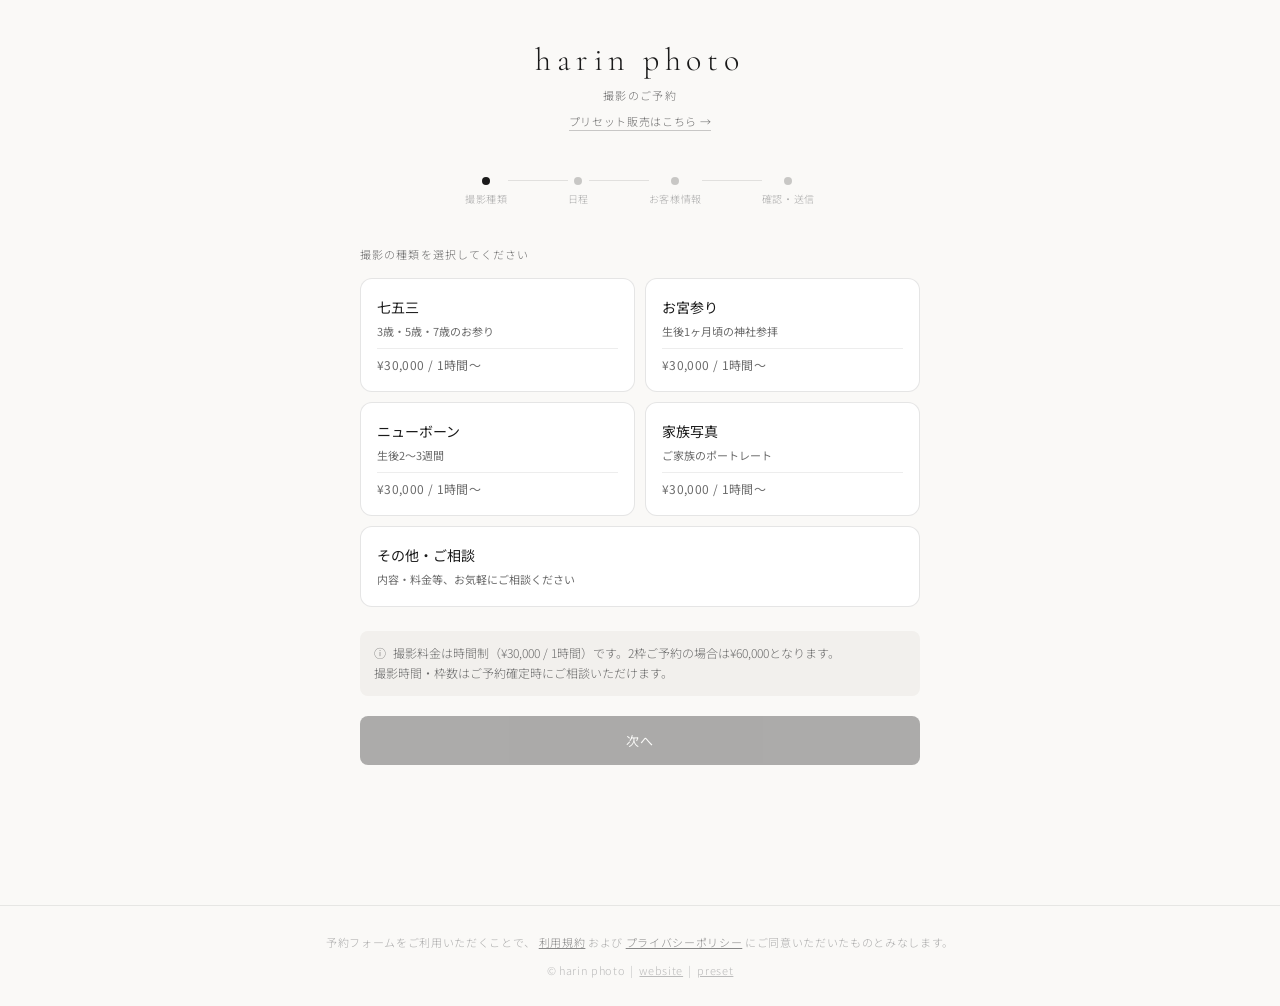
==== index.html @ 4944c1ce "Add files via upload" ====
<!DOCTYPE html>
<html lang="ja">
<head>
  <meta charset="UTF-8">
  <meta name="google-site-verification" content="ehNpU1oweEMvu5zaARGxgBm39yHwY4oW1iLoWwrkKH8" />
  <meta name="viewport" content="width=device-width, initial-scale=1.0">
  <title>撮影予約 | harin photo</title>
  <link rel="preconnect" href="https://fonts.googleapis.com">
  <link href="https://fonts.googleapis.com/css2?family=Cormorant+Garamond:ital,wght@0,300;0,400;1,300&family=Noto+Sans+JP:wght@300;400&display=swap" rel="stylesheet">
  <style>
    *, *::before, *::after { box-sizing: border-box; margin: 0; padding: 0; }

    :root {
      --fg: #1a1a1a;
      --fg2: #6b6b6b;
      --fg3: #aaa;
      --bg: #faf9f7;
      --bg2: #f2f0ed;
      --border: rgba(0,0,0,0.10);
      --border2: rgba(0,0,0,0.20);
      --green: #639922;
      --red: #D85A30;
      --radius: 8px;
      --radius-lg: 12px;
    }

    body {
      font-family: 'Noto Sans JP', sans-serif;
      font-weight: 300;
      background: var(--bg);
      color: var(--fg);
      min-height: 100vh;
    }

    .container {
      max-width: 600px;
      margin: 0 auto;
      padding: 40px 20px 80px;
    }

    /* Header */
    .site-header {
      text-align: center;
      margin-bottom: 48px;
    }

    .site-logo {
      font-family: 'Cormorant Garamond', serif;
      font-size: 32px;
      font-weight: 300;
      letter-spacing: 0.18em;
      color: var(--fg);
      text-decoration: none;
      display: block;
      margin-bottom: 8px;
    }

    .site-sub {
      font-size: 11px;
      color: var(--fg2);
      letter-spacing: 0.12em;
    }

    /* Step indicator */
    .steps {
      display: flex;
      align-items: flex-start;
      justify-content: center;
      gap: 0;
      margin-bottom: 40px;
    }

    .step-item {
      display: flex;
      flex-direction: column;
      align-items: center;
      gap: 6px;
    }

    .step-dot {
      width: 8px;
      height: 8px;
      border-radius: 50%;
      background: var(--border2);
      transition: background 0.3s;
    }

    .step-dot.active { background: var(--fg); }
    .step-dot.done { background: var(--fg2); }

    .step-line {
      width: 60px;
      height: 1px;
      background: var(--border);
      margin-top: 3px;
    }

    .step-label {
      font-size: 10px;
      color: var(--fg3);
      letter-spacing: 0.06em;
      white-space: nowrap;
    }

    /* Panels */
    .panel { display: none; }
    .panel.active { display: block; animation: fadeIn 0.25s ease; }

    @keyframes fadeIn {
      from { opacity: 0; transform: translateY(6px); }
      to { opacity: 1; transform: translateY(0); }
    }

    /* Section title */
    .section-title {
      font-size: 11px;
      color: var(--fg2);
      letter-spacing: 0.10em;
      margin-bottom: 16px;
    }

    /* Type selection */
    .type-grid {
      display: grid;
      grid-template-columns: 1fr 1fr;
      gap: 10px;
      margin-bottom: 24px;
    }

    .type-btn {
      padding: 18px 16px;
      border: 1px solid var(--border);
      border-radius: var(--radius-lg);
      background: white;
      cursor: pointer;
      text-align: left;
      transition: all 0.15s;
      font-family: 'Noto Sans JP', sans-serif;
    }

    .type-btn:hover { border-color: var(--border2); background: var(--bg2); }

    .type-btn.selected {
      border-color: var(--fg);
      background: var(--fg);
    }

    .type-btn.selected .type-title { color: white; }
    .type-btn.selected .type-sub { color: rgba(255,255,255,0.6); }

    .type-title {
      font-size: 14px;
      font-weight: 400;
      color: var(--fg);
      display: block;
      margin-bottom: 4px;
    }

    .type-sub { font-size: 11px; color: var(--fg2); margin-bottom: 6px; }
    .type-price { font-size: 12px; color: var(--fg2); display: block; margin-top: 8px; border-top: 1px solid rgba(0,0,0,0.07); padding-top: 7px; letter-spacing: 0.03em; }
    .type-btn.selected .type-price { color: rgba(255,255,255,0.55); border-top-color: rgba(255,255,255,0.2); }
    .type-btn-wide { grid-column: 1 / -1; }
    .price-note {
      font-size: 12px;
      color: var(--fg2);
      line-height: 1.7;
      background: var(--bg2);
      border-radius: var(--radius);
      padding: 12px 14px;
      margin-bottom: 20px;
    }
    .price-note span { margin-right: 4px; }

    /* Calendar */
    .gcal-status {
      display: flex;
      align-items: center;
      gap: 8px;
      font-size: 12px;
      color: var(--fg2);
      margin-bottom: 20px;
      padding: 10px 14px;
      background: white;
      border: 1px solid var(--border);
      border-radius: var(--radius);
    }

    .status-dot {
      width: 6px;
      height: 6px;
      border-radius: 50%;
      background: var(--fg3);
      flex-shrink: 0;
      transition: background 0.3s;
    }

    .status-dot.ok { background: var(--green); }
    .status-dot.error { background: var(--red); }

    .cal-header {
      display: flex;
      align-items: center;
      justify-content: space-between;
      margin-bottom: 20px;
    }

    .cal-nav {
      background: white;
      border: 1px solid var(--border);
      border-radius: var(--radius);
      width: 36px;
      height: 36px;
      cursor: pointer;
      display: flex;
      align-items: center;
      justify-content: center;
      font-size: 16px;
      color: var(--fg2);
      transition: all 0.15s;
    }

    .cal-nav:hover { border-color: var(--border2); }

    .cal-month {
      font-family: 'Cormorant Garamond', serif;
      font-size: 22px;
      font-weight: 300;
      letter-spacing: 0.08em;
    }

    .cal-grid {
      display: grid;
      grid-template-columns: repeat(7, 1fr);
      gap: 4px;
      margin-bottom: 20px;
    }

    .day-name {
      text-align: center;
      font-size: 11px;
      color: var(--fg3);
      padding: 6px 0;
    }

    .day-cell {
      aspect-ratio: 1;
      border-radius: 6px;
      display: flex;
      align-items: center;
      justify-content: center;
      font-size: 13px;
      position: relative;
      border: 1px solid transparent;
      transition: all 0.12s;
    }

    .day-cell.empty { cursor: default; }

    .day-cell.past,

    .day-cell.available {
      cursor: pointer;
      background: white;
      border-color: var(--border);
    }

    .day-cell.available:hover {
      border-color: var(--border2);
      background: var(--bg2);
    }

    .day-cell.partial {
      cursor: pointer;
      background: white;
      border-color: var(--border);
    }

    .day-cell.partial:hover {
      border-color: var(--border2);
    }

    .day-cell.busy-full {
      color: var(--fg3);
      text-decoration: line-through;
      cursor: not-allowed;
    }

    .day-cell.selected {
      background: var(--fg) !important;
      color: white !important;
      border-color: var(--fg) !important;
    }

    .day-cell.today { font-weight: 400; }

    .avail-dot {
      position: absolute;
      bottom: 3px;
      width: 3px;
      height: 3px;
      border-radius: 50%;
    }

    .avail-dot.green { background: var(--green); }
    .avail-dot.red { background: var(--red); }

    .legend {
      display: flex;
      gap: 16px;
      margin-bottom: 24px;
      font-size: 11px;
      color: var(--fg2);
    }

    .legend-item {
      display: flex;
      align-items: center;
      gap: 5px;
    }

    .legend-dot {
      width: 6px;
      height: 6px;
      border-radius: 50%;
    }

    /* Time slots */
    .time-section {
      display: none;
      margin-top: 24px;
    }

    .time-grid {
      display: grid;
      grid-template-columns: repeat(3, 1fr);
      gap: 8px;
      margin-bottom: 8px;
    }

    .time-btn {
      padding: 12px 8px;
      border: 1px solid var(--border);
      border-radius: var(--radius);
      background: white;
      font-size: 13px;
      font-family: 'Noto Sans JP', sans-serif;
      font-weight: 300;
      cursor: pointer;
      transition: all 0.12s;
      color: var(--fg);
    }

    .time-btn:hover:not(:disabled) {
      border-color: var(--border2);
      background: var(--bg2);
    }

    .time-btn.selected {
      background: var(--fg);
      color: white;
      border-color: var(--fg);
    }

    .time-btn:disabled {
      color: var(--fg3);
      text-decoration: line-through;
      cursor: not-allowed;
      background: var(--bg);
    }

    /* Form */
    .form-group { margin-bottom: 16px; }

    label {
      display: block;
      font-size: 11px;
      color: var(--fg2);
      letter-spacing: 0.06em;
      margin-bottom: 6px;
    }

    .required::after {
      content: ' *';
      color: var(--red);
    }

    input[type="text"],
    input[type="email"],
    input[type="tel"],
    select,
    textarea {
      width: 100%;
      padding: 11px 14px;
      border: 1px solid var(--border);
      border-radius: var(--radius);
      font-size: 14px;
      font-family: 'Noto Sans JP', sans-serif;
      font-weight: 300;
      background: white;
      color: var(--fg);
      transition: border-color 0.2s;
      -webkit-appearance: none;
    }

    input:focus, select:focus, textarea:focus {
      outline: none;
      border-color: var(--fg);
    }

    textarea { resize: vertical; min-height: 90px; }

    .form-row {
      display: grid;
      grid-template-columns: 1fr 1fr;
      gap: 12px;
    }

    /* Buttons */
    .btn-primary {
      width: 100%;
      padding: 15px;
      background: var(--fg);
      color: white;
      border: none;
      border-radius: var(--radius);
      font-size: 13px;
      font-family: 'Noto Sans JP', sans-serif;
      font-weight: 400;
      letter-spacing: 0.10em;
      cursor: pointer;
      transition: opacity 0.2s;
    }

    .btn-primary:hover:not(:disabled) { opacity: 0.8; }
    .btn-primary:disabled { opacity: 0.35; cursor: not-allowed; }

    .btn-secondary {
      background: white;
      border: 1px solid var(--border);
      border-radius: var(--radius);
      padding: 11px 22px;
      font-size: 13px;
      font-family: 'Noto Sans JP', sans-serif;
      font-weight: 300;
      cursor: pointer;
      color: var(--fg2);
      transition: all 0.12s;
    }

    .btn-secondary:hover { border-color: var(--border2); color: var(--fg); }

    .nav-row {
      display: flex;
      justify-content: space-between;
      align-items: center;
      margin-top: 28px;
    }

    /* Summary */
    .summary-card {
      background: white;
      border: 1px solid var(--border);
      border-radius: var(--radius-lg);
      padding: 20px;
      margin-bottom: 20px;
    }

    .summary-row {
      display: flex;
      justify-content: space-between;
      align-items: flex-start;
      gap: 12px;
      padding: 8px 0;
      border-bottom: 1px solid var(--border);
      font-size: 13px;
    }

    .summary-row:last-child { border-bottom: none; }
    .summary-label { color: var(--fg2); white-space: nowrap; }
    .summary-value { text-align: right; }

    .note-text {
      font-size: 12px;
      color: var(--fg2);
      line-height: 1.7;
      margin-bottom: 24px;
    }

    /* Google sign-in */
    .google-btn {
      display: flex;
      align-items: center;
      justify-content: center;
      gap: 10px;
      width: 100%;
      padding: 13px;
      background: white;
      border: 1px solid var(--border);
      border-radius: var(--radius);
      font-size: 14px;
      font-family: 'Noto Sans JP', sans-serif;
      cursor: pointer;
      color: var(--fg);
      transition: all 0.15s;
      margin-bottom: 16px;
    }

    .google-btn:hover { border-color: var(--border2); background: var(--bg2); }

    .google-icon {
      width: 18px;
      height: 18px;
    }

    /* Success */
    .success-wrap {
      text-align: center;
      padding: 40px 0;
    }

    .success-icon {
      width: 52px;
      height: 52px;
      border-radius: 50%;
      background: var(--bg2);
      display: flex;
      align-items: center;
      justify-content: center;
      margin: 0 auto 24px;
      font-size: 22px;
    }

    .success-title {
      font-family: 'Cormorant Garamond', serif;
      font-size: 26px;
      font-weight: 300;
      margin-bottom: 12px;
      letter-spacing: 0.05em;
    }

    .success-body {
      font-size: 13px;
      color: var(--fg2);
      line-height: 1.9;
      margin-bottom: 32px;
    }

    .contact-note {
      font-size: 11px;
      color: var(--fg3);
      letter-spacing: 0.04em;
    }

    /* Loading */
    .loading { text-align: center; padding: 32px; font-size: 13px; color: var(--fg2); }

    .spinner {
      display: inline-block;
      width: 20px;
      height: 20px;
      border: 1.5px solid var(--border2);
      border-top-color: var(--fg);
      border-radius: 50%;
      animation: spin 0.8s linear infinite;
      margin-bottom: 12px;
    }

    @keyframes spin { to { transform: rotate(360deg); } }

    /* Auth wall */
    .auth-wall {
      background: white;
      border: 1px solid var(--border);
      border-radius: var(--radius-lg);
      padding: 32px 24px;
      text-align: center;
      margin-bottom: 24px;
    }

    .auth-wall h3 {
      font-family: 'Cormorant Garamond', serif;
      font-weight: 300;
      font-size: 22px;
      margin-bottom: 10px;
    }

    .auth-wall p {
      font-size: 13px;
      color: var(--fg2);
      line-height: 1.7;
      margin-bottom: 24px;
    }

    .time-consult-btn {
      display: block;
      width: 100%;
      margin-top: 8px;
      padding: 11px;
      border: 1px dashed var(--border2);
      border-radius: var(--radius);
      background: none;
      font-size: 13px;
      font-family: 'Noto Sans JP', sans-serif;
      font-weight: 300;
      cursor: pointer;
      color: var(--fg2);
      transition: all 0.15s;
    }
    .time-consult-btn:hover { border-color: var(--fg); color: var(--fg); background: var(--bg2); }
    .time-consult-btn.consult-selected { border-style: solid; border-color: var(--fg); color: var(--fg); background: var(--bg2); font-weight: 400; }
    .time-consult-note { font-size: 11px; color: var(--fg3); margin-top: 6px; line-height: 1.6; }

    .success-steps {
      display: flex;
      align-items: center;
      justify-content: center;
      gap: 8px;
      margin: 24px 0;
      flex-wrap: wrap;
    }
    .success-step {
      display: flex;
      flex-direction: column;
      align-items: center;
      gap: 6px;
      text-align: center;
    }
    .step-num {
      width: 32px;
      height: 32px;
      border-radius: 50%;
      background: var(--fg);
      color: white;
      display: flex;
      align-items: center;
      justify-content: center;
      font-size: 13px;
    }
    .success-step-pending .step-num {
      background: var(--bg2);
      color: var(--fg2);
      border: 1px solid var(--border);
    }
    .step-text { font-size: 12px; color: var(--fg2); line-height: 1.5; }
    .step-text small { font-size: 10px; color: var(--fg3); display: block; }
    .success-arrow { font-size: 14px; color: var(--fg3); margin-top: -16px; }

    @media (max-width: 480px) {
      .type-grid { grid-template-columns: 1fr; }
      .form-row { grid-template-columns: 1fr; }
      .time-grid { grid-template-columns: repeat(2, 1fr); }
      .step-line { width: 30px; }
    }
  </style>
</head>
<body>
<div class="container">

  <header class="site-header">
    <a class="site-logo" href="https://harinphoto.studio.site/">harin photo</a>
    <p class="site-sub">撮影のご予約</p>
    <p style="margin-top:10px; font-size:11px; color:var(--fg3); letter-spacing:0.06em;">
      <a href="https://hsummer-o.github.io/preset/" target="_blank"
         style="color:var(--fg2); text-decoration:none; border-bottom:1px solid var(--border2); padding-bottom:1px;">
        プリセット販売はこちら →
      </a>
    </p>
  </header>

  <!-- Step indicator -->
  <div class="steps" id="steps">
    <div class="step-item">
      <div class="step-dot active" id="dot-1"></div>
      <div class="step-label">撮影種類</div>
    </div>
    <div class="step-line"></div>
    <div class="step-item">
      <div class="step-dot" id="dot-2"></div>
      <div class="step-label">日程</div>
    </div>
    <div class="step-line"></div>
    <div class="step-item">
      <div class="step-dot" id="dot-3"></div>
      <div class="step-label">お客様情報</div>
    </div>
    <div class="step-line"></div>
    <div class="step-item">
      <div class="step-dot" id="dot-4"></div>
      <div class="step-label">確認・送信</div>
    </div>
  </div>

  <!-- Step 1: Type -->
  <div class="panel active" id="panel-1">
    <p class="section-title">撮影の種類を選択してください</p>
    <div class="type-grid">
      <button class="type-btn" onclick="selectType('七五三', this)">
        <span class="type-title">七五三</span>
        <span class="type-sub">3歳・5歳・7歳のお参り</span>
        <span class="type-price">¥30,000 / 1時間〜</span>
      </button>
      <button class="type-btn" onclick="selectType('お宮参り', this)">
        <span class="type-title">お宮参り</span>
        <span class="type-sub">生後1ヶ月頃の神社参拝</span>
        <span class="type-price">¥30,000 / 1時間〜</span>
      </button>
      <button class="type-btn" onclick="selectType('ニューボーン', this)">
        <span class="type-title">ニューボーン</span>
        <span class="type-sub">生後2〜3週間</span>
        <span class="type-price">¥30,000 / 1時間〜</span>
      </button>
      <button class="type-btn" onclick="selectType('家族写真', this)">
        <span class="type-title">家族写真</span>
        <span class="type-sub">ご家族のポートレート</span>
        <span class="type-price">¥30,000 / 1時間〜</span>
      </button>
      <button class="type-btn type-btn-wide" onclick="selectType('その他・ご相談', this)">
        <span class="type-title">その他・ご相談</span>
        <span class="type-sub">内容・料金等、お気軽にご相談ください</span>
      </button>
    </div>
    <div class="price-note">
      <span>&#9432;</span>
      撮影料金は時間制（¥30,000 / 1時間）です。2枠ご予約の場合は¥60,000となります。<br>
      撮影時間・枠数はご予約確定時にご相談いただけます。
    </div>
    <button class="btn-primary" id="btn-1" onclick="goStep(2)" disabled>次へ</button>
  </div>

  <!-- Step 2: Calendar -->
  <div class="panel" id="panel-2">

    <div id="cal-area">
      <div class="gcal-status">
        <div class="status-dot" id="status-dot"></div>
        <span id="status-msg">Google カレンダーに接続中...</span>
      </div>

      <div class="legend">
        <div class="legend-item"><div class="legend-dot" style="background:var(--green)"></div><span>空きあり</span></div>
        <div class="legend-item"><div class="legend-dot" style="background:var(--red)"></div><span>予約済（一部）</span></div>
        <div class="legend-item"><div class="legend-dot" style="background:var(--fg3)"></div><span>対応不可</span></div>
      </div>

      <div class="cal-header">
        <button class="cal-nav" onclick="changeMonth(-1)">‹</button>
        <span class="cal-month" id="cal-month"></span>
        <button class="cal-nav" onclick="changeMonth(1)">›</button>
      </div>

      <div class="cal-grid" id="cal-day-names"></div>
      <div class="cal-grid" id="cal-grid"></div>

      <div class="time-section" id="time-section">
        <p class="section-title" id="time-label"></p>
        <div class="time-grid" id="time-grid"></div>
        <button class="time-consult-btn" id="time-consult-btn" onclick="selectConsultTime(this)">
          この日の別の時間をご相談
        </button>
        <p class="time-consult-note">ご希望の時間帯が上記にない場合はこちらを選択し、備考欄にご記入ください。</p>

        <!-- 2枠目 -->
        <div id="second-slot-area" style="display:none; margin-top:20px; padding-top:20px; border-top:1px solid var(--border);">
          <div style="display:flex; align-items:center; justify-content:space-between; margin-bottom:12px;">
            <p class="section-title" style="margin:0;">2枠目（任意）</p>
            <button onclick="removeSecondSlot()" style="background:none;border:none;font-size:11px;color:var(--fg3);cursor:pointer;letter-spacing:0.04em;">✕ 削除</button>
          </div>
          <div class="time-grid" id="time-grid-2"></div>
          <div id="second-slot-price" style="font-size:12px;color:var(--fg2);margin-top:10px;letter-spacing:0.04em;"></div>
        </div>

        <div id="add-second-slot-wrap" style="display:none; margin-top:16px;">
          <button class="time-consult-btn" onclick="showSecondSlot()" style="border-style:dashed;">
            + 2枠目を追加する（連続撮影・¥60,000）
          </button>
          <p class="time-consult-note">2時間連続撮影をご希望の方はこちらから追加できます。</p>
        </div>
      </div>
    </div>

    <div class="nav-row">
      <button class="btn-secondary" onclick="goStep(1)">戻る</button>
      <button class="btn-primary" id="btn-2" onclick="goStep(3)" disabled style="width:auto;padding:11px 28px;">次へ</button>
    </div>
  </div>

  <!-- Step 3: Form -->
  <div class="panel" id="panel-3">
    <p class="section-title">お客様情報</p>

    <div class="form-row">
      <div class="form-group">
        <label class="required">お名前</label>
        <input type="text" id="f-name" placeholder="山田 花子" oninput="checkForm()">
      </div>
      <div class="form-group">
        <label class="required">フリガナ</label>
        <input type="text" id="f-kana" placeholder="ヤマダ ハナコ" oninput="checkForm()">
      </div>
    </div>

    <div class="form-group">
      <label>お子様のお呼び名（任意）</label>
      <input type="text" id="f-nickname" placeholder="例：はなちゃん、たろうくん">
      <p style="font-size:11px;color:var(--fg3);margin-top:5px;">撮影当日にお声がけする際に使わせていただきます</p>
    </div>

    <div class="form-group" id="f-preferred-time-group" style="display:none;">
      <label class="required" id="f-preferred-time-label">ご希望の時間帯</label>
      <input type="text" id="f-preferred-time" placeholder="例：11:30スタート、午前中希望 など" oninput="checkForm()">
      <p style="font-size:11px;color:var(--fg3);margin-top:5px;">ご希望に添えない場合は別途ご相談いたします。</p>
    </div>

    <div class="form-group">
      <label class="required">メールアドレス</label>
      <input type="email" id="f-email" placeholder="example@email.com" oninput="checkForm()">
    </div>

    <div class="form-group">
      <label class="required">電話番号</label>
      <input type="tel" id="f-tel" placeholder="090-0000-0000" oninput="formatTel(this); checkForm()" maxlength="13">
    </div>

    <div class="form-row">
      <div class="form-group">
        <label class="required">お子様の年齢・月齢</label>
        <input type="text" id="f-age" placeholder="3歳 / 7ヶ月" oninput="checkForm()">
      </div>
      <div class="form-group">
        <label class="required">お子様の人数</label>
        <select id="f-count" onchange="checkForm()">
          <option value="">選択してください</option>
          <option value="1">1名</option>
          <option value="2">2名</option>
          <option value="3">3名</option>
          <option value="4">4名以上</option>
        </select>
      </div>
    </div>

    <div class="form-group">
      <label>撮影場所のご希望（任意）</label>
      <input type="text" id="f-location" placeholder="例：芝公園、明治神宮、未定など">
      <p style="font-size:11px;color:var(--fg3);margin-top:5px;">未定の場合はご予約確定後にご相談いたします。</p>
    </div>

    <div class="form-group">
      <label>ご要望・ご質問（任意）</label>
      <textarea id="f-note" placeholder="神社のご希望、衣装持込のご相談など、お気軽にご記入ください"></textarea>
    </div>

    <div id="form-error" style="display:none; margin-top:4px;">
      <p style="font-size:12px; color:var(--red); line-height:1.7;">
        ＊ の付いた必須項目をすべてご入力ください。
      </p>
    </div>

    <div class="nav-row">
      <button class="btn-secondary" onclick="goStep(2)">戻る</button>
      <button class="btn-primary" id="btn-3" onclick="tryGoStep4()" disabled style="width:auto;padding:11px 28px;">次へ</button>
    </div>
  </div>

  <!-- Step 4: Confirm -->
  <div class="panel" id="panel-4">
    <p class="section-title">予約内容のご確認</p>

    <div class="summary-card">
      <div class="summary-row">
        <span class="summary-label">撮影種類</span>
        <span class="summary-value" id="s-type"></span>
      </div>
      <div class="summary-row">
        <span class="summary-label">日程</span>
        <span class="summary-value" id="s-date"></span>
      </div>
      <div class="summary-row">
        <span class="summary-label">時間</span>
        <span class="summary-value" id="s-time"></span>
      </div>
      <div class="summary-row">
        <span class="summary-label">お名前</span>
        <span class="summary-value" id="s-name"></span>
      </div>
      <div class="summary-row">
        <span class="summary-label">メール</span>
        <span class="summary-value" id="s-email"></span>
      </div>
      <div class="summary-row">
        <span class="summary-label">電話番号</span>
        <span class="summary-value" id="s-tel"></span>
      </div>
      <div class="summary-row" id="s-nickname-row" style="display:none">
        <span class="summary-label">お呼び名</span>
        <span class="summary-value" id="s-nickname"></span>
      </div>
      <div class="summary-row">
        <span class="summary-label">お子様</span>
        <span class="summary-value" id="s-child"></span>
      </div>
      <div class="summary-row">
        <span class="summary-label">撮影場所</span>
        <span class="summary-value" id="s-location"></span>
      </div>
      <div class="summary-row" id="s-second-time-row" style="display:none">
        <span class="summary-label">2枠目</span>
        <span class="summary-value" id="s-second-time"></span>
      </div>
      <div class="summary-row" id="s-price-row">
        <span class="summary-label">撮影料金</span>
        <span class="summary-value" id="s-price">¥30,000（税込）</span>
      </div>
      <div class="summary-row" id="s-note-row" style="display:none">
        <span class="summary-label">ご要望</span>
        <span class="summary-value" id="s-note" style="max-width:65%;font-size:12px;line-height:1.6"></span>
      </div>
    </div>

    <p class="note-text">
      上記内容でご予約リクエストを送信します。<br>
      ご確認後、2営業日以内にメールにてご連絡いたします。<br>
      ご予約の確定は確認メール送付をもってお知らせします。
    </p>

    <div id="submit-error" style="display:none;color:var(--red);font-size:12px;margin-bottom:12px;"></div>

    <div class="nav-row">
      <button class="btn-secondary" onclick="goStep(3)">戻る</button>
      <button class="btn-primary" id="btn-submit" onclick="submitBooking()" style="width:auto;padding:11px 32px;">予約リクエストを送信</button>
    </div>
  </div>

  <!-- Step 5: Success -->
  <div class="panel" id="panel-5">
    <div class="success-wrap">
      <div class="success-icon">✓</div>
      <h2 class="success-title">仮予約を受け付けました</h2>
      <p class="success-body">
        <strong id="confirm-email" style="font-weight:400;"></strong> 宛に<br>
        仮予約の確認メールをお送りしました。
      </p>
      <div class="success-steps">
        <div class="success-step">
          <span class="step-num">1</span>
          <span class="step-text">仮予約受付<br><small>確認メールを送信済み</small></span>
        </div>
        <div class="success-arrow">→</div>
        <div class="success-step">
          <span class="step-num">2</span>
          <span class="step-text">内容確認<br><small>2営業日以内</small></span>
        </div>
        <div class="success-arrow">→</div>
        <div class="success-step success-step-pending">
          <span class="step-num">3</span>
          <span class="step-text">予約確定メール<br><small>送付をもって確定</small></span>
        </div>
      </div>
      <p class="contact-note">
        お急ぎの場合はインスタグラム（@harin_photo）よりDMください。
      </p>
      <a href="https://harinphoto.studio.site/" class="btn-secondary" style="display:inline-block;margin-top:24px;text-decoration:none;">ホームに戻る</a>
    </div>
  </div>

</div>


<script>
const CONFIG = {
  GAS_URL: 'https://script.google.com/macros/s/AKfycbydwistl8tzrBEPDonM7-WEArqIZVzg2l-3d7Am1svT2v6mmE62N5WvcH08jithXjuV/exec',
  AVAILABLE_HOURS: [9, 10, 11, 13, 14, 15],
  DURATION_MINUTES: 120,
  MAX_DAYS_AHEAD: 120,
};

const DAYS_JP = ['日','月','火','水','木','金','土'];
const MONTHS_JP = ['1月','2月','3月','4月','5月','6月','7月','8月','9月','10月','11月','12月'];

let busyMap = {};
let calLoaded = false;

let state = {
  type: null,
  year: new Date().getFullYear(),
  month: new Date().getMonth(),
  selectedDate: null,
  selectedTime: null,
  secondTime: null,
  isConsult: false,
};

// ---- Step navigation ----
function goStep(n) {
  [1,2,3,4,5].forEach(i => {
    document.getElementById(`panel-${i}`).classList.toggle('active', i===n);
  });
  [1,2,3,4].forEach(i => {
    const d = document.getElementById(`dot-${i}`);
    if (d) {
      d.classList.toggle('active', i===n);
      d.classList.toggle('done', i<n);
    }
  });
  if (n===2 && !calLoaded) initCalendarStep();
  if (n===3) togglePreferredTimeField();
  if (n===4) fillSummary();
  window.scrollTo(0,0);
}

// ---- Step 1 ----
function selectType(type, el) {
  state.type = type;
  document.querySelectorAll('.type-btn').forEach(b => b.classList.remove('selected'));
  el.classList.add('selected');
  document.getElementById('btn-1').disabled = false;
  setTimeout(() => goStep(2), 400);
}

// ---- Calendar Step ----
function initCalendarStep() {
  if (CONFIG.GAS_URL === 'YOUR_GAS_DEPLOY_URL') {
    loadDemoData();
    return;
  }
  loadCalendarFromGAS();
}

function showStatus(type, msg) {
  const dot = document.getElementById('status-dot');
  dot.className = 'status-dot ' + (type==='ok'?'ok':type==='error'?'error':'');
  document.getElementById('status-msg').textContent = msg;
}

// ---- GASから空き状況を取得 ----
async function loadCalendarFromGAS() {
  showStatus('', '空き状況を確認中...');
  try {
    // GASはGETリクエストでも空き状況を返す（CORSリダイレクト対応）
    const url = CONFIG.GAS_URL + '?action=getAvailability';
    const res = await fetch(url, { redirect: 'follow' });
    const data = await res.json();
    if (!data.success) throw new Error(data.error);
    busyMap = data.busyMap || {};
    calLoaded = true;
    showStatus('ok', '空き状況を読み込みました');
    renderCalendar();
  } catch(e) {
    showStatus('error', '読み込みに失敗しました。しばらくしてから再度お試しください。');
    loadDemoData();
  }
}

// ---- Demo mode ----
function loadDemoData() {
  busyMap = {};
  const today = new Date();
  [2,5,9,13,17].forEach(offset => {
    const d = new Date(today);
    d.setDate(d.getDate() + offset);
    const key = toDateKey(d);
    busyMap[key] = offset % 2 === 0 ? [9,10] : 'allday';
  });
  calLoaded = true;
  showStatus('ok', '空き状況を表示しています');
  renderCalendar();
}

function toDateKey(d) {
  return `${d.getFullYear()}-${String(d.getMonth()+1).padStart(2,'0')}-${String(d.getDate()).padStart(2,'0')}`;
}

// ---- Render calendar ----
function renderCalendar() {
  const { year, month } = state;
  document.getElementById('cal-month').textContent = `${year}年 ${MONTHS_JP[month]}`;

  const dayNames = document.getElementById('cal-day-names');
  dayNames.innerHTML = DAYS_JP.map(d => `<div class="day-name">${d}</div>`).join('');

  const grid = document.getElementById('cal-grid');
  const firstDay = new Date(year, month, 1).getDay();
  const daysInMonth = new Date(year, month+1, 0).getDate();
  const today = new Date();
  const todayKey = toDateKey(today);
  const maxDate = new Date(today);
  maxDate.setDate(today.getDate() + CONFIG.MAX_DAYS_AHEAD);

  let html = '';
  for (let i=0; i<firstDay; i++) html += '<div class="day-cell empty"></div>';

  for (let d=1; d<=daysInMonth; d++) {
    const cellDate = new Date(year, month, d);
    const key = toDateKey(cellDate);
    const isPast = cellDate < new Date(today.getFullYear(), today.getMonth(), today.getDate());
    const isTooFar = cellDate > maxDate;
    const isSelected = key === state.selectedDate;
    const busy = busyMap[key];

    let cls = 'day-cell';
    let dot = '';

    if (isPast || isTooFar) {
      cls += ' past';
    } else if (busy === 'allday') {
      cls += ' busy-full';
      dot = '<div class="avail-dot red"></div>';
    } else if (busy && busy.length >= CONFIG.AVAILABLE_HOURS.length) {
      cls += ' busy-full';
      dot = '<div class="avail-dot red"></div>';
    } else if (busy && busy.length > 0) {
      cls += ' partial available';
      dot = '<div class="avail-dot green"></div>';
    } else {
      cls += ' available';
      dot = '<div class="avail-dot green"></div>';
    }

    if (isSelected) cls += ' selected';
    if (key === todayKey) cls += ' today';

    const clickable = !isPast && !isTooFar && busy !== 'allday' &&
                      !(busy && busy.length >= CONFIG.AVAILABLE_HOURS.length);
    html += `<div class="${cls}" ${clickable?`onclick="selectDate('${key}',${cellDate.getDay()})"`:''}>${d}${dot}</div>`;
  }

  grid.innerHTML = html;
}

function selectDate(key, dow) {
  state.selectedDate = key;
  state.selectedTime = null;
  document.getElementById('btn-2').disabled = true;
  state.secondTime = null;
  const consultBtn = document.getElementById('time-consult-btn');
  if (consultBtn) consultBtn.classList.remove('consult-selected');
  document.getElementById('add-second-slot-wrap').style.display = 'none';
  document.getElementById('second-slot-area').style.display = 'none';
  renderCalendar();

  const parts = key.split('-');
  document.getElementById('time-label').textContent =
    `${parts[0]}年${parseInt(parts[1])}月${parseInt(parts[2])}日（${DAYS_JP[dow]}）の時間帯`;

  const busyHours = busyMap[key] || [];
  const html = CONFIG.AVAILABLE_HOURS.map(h => {
    const isBusy = busyHours !== 'allday' && busyHours.includes && busyHours.includes(h);
    const label = `${h}:00`;
    return `<button class="time-btn" ${isBusy?'disabled':''} onclick="selectTime('${label}',this)">${label}</button>`;
  }).join('');

  document.getElementById('time-grid').innerHTML = html;
  document.getElementById('time-section').style.display = 'block';
}

function selectTime(time, el) {
  state.selectedTime = time;
  state.isConsult = false;
  state.secondTime = null;
  document.querySelectorAll('.time-btn').forEach(b => b.classList.remove('selected'));
  el.classList.add('selected');
  const consultBtn = document.getElementById('time-consult-btn');
  if (consultBtn) consultBtn.classList.remove('consult-selected');
  document.getElementById('btn-2').disabled = false;
  // 2枠目エリアをリセット
  document.getElementById('add-second-slot-wrap').style.display = 'block';
  document.getElementById('second-slot-area').style.display = 'none';
  renderSecondSlot();
}

function selectConsultTime(el) {
  state.selectedTime = 'ご相談希望';
  state.isConsult = true;
  document.querySelectorAll('.time-btn').forEach(b => b.classList.remove('selected'));
  el.classList.add('consult-selected');
  document.getElementById('btn-2').disabled = false;
}

function showSecondSlot() {
  document.getElementById('second-slot-area').style.display = 'block';
  document.getElementById('add-second-slot-wrap').style.display = 'none';
  renderSecondSlot();
}

function removeSecondSlot() {
  state.secondTime = null;
  document.getElementById('second-slot-area').style.display = 'none';
  document.getElementById('add-second-slot-wrap').style.display = 'block';
}

function renderSecondSlot() {
  if (!state.selectedTime || state.isConsult) return;
  const firstHour = parseInt(state.selectedTime.split(':')[0]);
  const busyHours = busyMap[state.selectedDate] || [];

  // 1枠目の終了時間以降の時間帯のみ選択可能
  const html = CONFIG.AVAILABLE_HOURS.map(h => {
    if (h <= firstHour) return ''; // 1枠目以前は非表示
    const isBusy = Array.isArray(busyHours) && busyHours.includes(h);
    const isSelected = state.secondTime === `${h}:00`;
    const label = `${h}:00`;
    return `<button class="time-btn${isSelected ? ' selected' : ''}" ${isBusy ? 'disabled' : ''} onclick="selectSecondTime('${label}', this)">${label}</button>`;
  }).join('');

  const grid = document.getElementById('time-grid-2');
  grid.innerHTML = html || '<p style="font-size:12px;color:var(--fg3);grid-column:1/-1;">この時間帯の後に空き枠がありません</p>';
}

function selectSecondTime(time, el) {
  state.secondTime = time;
  document.querySelectorAll('#time-grid-2 .time-btn').forEach(b => b.classList.remove('selected'));
  el.classList.add('selected');
  // 合計金額を表示
  document.getElementById('second-slot-price').textContent =
    `1枠目 ${state.selectedTime} + 2枠目 ${time} → 合計 ¥60,000（税込）`;
}

function changeMonth(dir) {
  state.month += dir;
  if (state.month > 11) { state.month=0; state.year++; }
  if (state.month < 0) { state.month=11; state.year--; }
  state.selectedDate = null;
  state.selectedTime = null;
  document.getElementById('time-section').style.display = 'none';
  document.getElementById('btn-2').disabled = true;
  renderCalendar();
}

// ---- Step 3 ----
function formatTel(input) {
  // 数字以外を除去
  let v = input.value.replace(/[^\d]/g, '');
  // ハイフン自動挿入
  if (v.length <= 3) {
    input.value = v;
  } else if (v.length <= 7) {
    input.value = v.slice(0,3) + '-' + v.slice(3);
  } else {
    input.value = v.slice(0,3) + '-' + v.slice(3,7) + '-' + v.slice(7,11);
  }
}

function getLocation() {
  return document.getElementById('f-location').value.trim() || '未定';
}

function togglePreferredTimeField() {
  const group = document.getElementById('f-preferred-time-group');
  const input = document.getElementById('f-preferred-time');
  if (state.isConsult) {
    group.style.display = 'block';
  } else {
    group.style.display = 'none';
    input.value = '';
  }
  checkForm();
}

function checkForm() {
  const requiredIds = ['f-name','f-kana','f-email','f-tel','f-age','f-count'];
  // ご相談希望の場合は希望時間も必須
  if (state.isConsult) requiredIds.push('f-preferred-time');
  const ok = requiredIds.every(id => document.getElementById(id).value.trim());
  document.getElementById('btn-3').disabled = !ok;
  if (ok) document.getElementById('form-error').style.display = 'none';
}

function tryGoStep4() {
  const fields = [
    { id: 'f-name', label: 'お名前' },
    { id: 'f-kana', label: 'フリガナ' },
    { id: 'f-email', label: 'メールアドレス' },
    { id: 'f-tel', label: '電話番号' },
    { id: 'f-age', label: 'お子様の年齢・月齢' },
    { id: 'f-count', label: 'お子様の人数' },
  ];
  if (state.isConsult) fields.push({ id: 'f-preferred-time', label: 'ご希望の時間帯' });
  const empty = fields.filter(f => !document.getElementById(f.id).value.trim());
  if (empty.length > 0) {
    // 未入力フィールドをハイライト
    fields.forEach(f => {
      const el = document.getElementById(f.id);
      el.style.borderColor = el.value.trim() ? '' : 'var(--red)';
    });
    document.getElementById('form-error').style.display = 'block';
    // 最初の未入力欄にスクロール
    document.getElementById(empty[0].id).focus();
    return;
  }
  // すべて入力済み → 次へ
  document.getElementById('form-error').style.display = 'none';
  fields.forEach(f => document.getElementById(f.id).style.borderColor = '');
  goStep(4);
}

// ---- Step 4: Summary ----
function fillSummary() {
  const parts = state.selectedDate.split('-');
  document.getElementById('s-type').textContent = state.type;
  document.getElementById('s-date').textContent =
    `${parts[0]}年${parseInt(parts[1])}月${parseInt(parts[2])}日`;
  const preferredTime = document.getElementById('f-preferred-time').value;
  document.getElementById('s-time').textContent = state.isConsult && preferredTime
    ? `ご相談希望（${preferredTime}）`
    : state.selectedTime;
  document.getElementById('s-name').textContent =
    `${document.getElementById('f-name').value}（${document.getElementById('f-kana').value}）`;
  document.getElementById('s-email').textContent = document.getElementById('f-email').value;
  document.getElementById('s-tel').textContent = document.getElementById('f-tel').value;
  document.getElementById('s-child').textContent =
    `${document.getElementById('f-age').value} / ${document.getElementById('f-count').value}名`;
  document.getElementById('s-location').textContent = getLocation();
  const nickname = document.getElementById('f-nickname').value;
  document.getElementById('s-nickname-row').style.display = nickname ? 'flex' : 'none';
  document.getElementById('s-nickname').textContent = nickname;
  const note = document.getElementById('f-note').value;
  document.getElementById('s-note-row').style.display = note ? 'flex' : 'none';
  document.getElementById('s-note').textContent = note;

  // 2枠目
  const s2row = document.getElementById('s-second-time-row');
  const s2price = document.getElementById('s-price-row');
  if (state.secondTime) {
    document.getElementById('s-second-time').textContent = state.secondTime;
    document.getElementById('s-price').textContent = '¥60,000（税込）';
    if (s2row) s2row.style.display = 'flex';
    if (s2price) s2price.style.display = 'flex';
  } else {
    document.getElementById('s-price').textContent = '¥30,000（税込）';
    if (s2row) s2row.style.display = 'none';
    if (s2price) s2price.style.display = 'flex';
  }
}

// ---- Submit: GAS経由でカレンダー登録＋メール送信 ----
async function submitBooking() {
  const btn = document.getElementById('btn-submit');
  btn.disabled = true;
  btn.textContent = '送信中...';
  document.getElementById('submit-error').style.display = 'none';

  const payload = {
    action: 'createBooking',
    type: state.type,
    date: state.selectedDate,
    time: state.selectedTime,
    preferredTime: state.isConsult ? document.getElementById('f-preferred-time').value : '',
    secondTime: state.secondTime || '',
    name: document.getElementById('f-name').value,
    kana: document.getElementById('f-kana').value,
    nickname: document.getElementById('f-nickname').value,
    email: document.getElementById('f-email').value,
    tel: document.getElementById('f-tel').value,
    age: document.getElementById('f-age').value,
    count: document.getElementById('f-count').value,
    location: getLocation(),
    note: document.getElementById('f-note').value,
  };

  try {
    if (CONFIG.GAS_URL !== 'YOUR_GAS_DEPLOY_URL') {
      // GAS CORS対応: URLパラメータにJSONを乗せてGETで送信
      // ※ POSTはGASリダイレクト時にbodyが消えるためGETを使用
      const encoded = encodeURIComponent(JSON.stringify(payload));
      const res = await fetch(CONFIG.GAS_URL + '?booking=' + encoded, {
        redirect: 'follow',
      });
      const text = await res.text();
      console.log('GAS response:', text);
      const result = JSON.parse(text);
      if (!result.success) throw new Error(result.error || '送信に失敗しました');
    }
    document.getElementById('confirm-email').textContent = payload.email;
    goStep(5);
  } catch(e) {
    console.error('Submit error:', e);
    btn.disabled = false;
    btn.textContent = '予約リクエストを送信';
    const err = document.getElementById('submit-error');
    err.style.display = 'block';
    err.innerHTML = `送信に失敗しました。お手数ですが、時間をおいて再度お試しいただくか、<br>メール（<a href="mailto:harin.photograph@gmail.com" style="color:var(--red);">harin.photograph@gmail.com</a>）までご連絡ください。<br><small style="color:var(--fg3);">このフォームからの送信を引き続きご利用いただけます。</small>`;
  }
}

</script>

<!-- FOOTER -->
<footer style="margin-top:60px; padding:28px 24px; border-top:1px solid rgba(0,0,0,0.08); text-align:center;">
  <p style="font-size:11px; color:#aaa; letter-spacing:0.06em; margin-bottom:12px;">
    予約フォームをご利用いただくことで、
    <a href="https://hsummer-o.github.io/booking/terms.html" target="_blank" style="color:#888; text-decoration:underline;">利用規約</a>
    および
    <a href="https://hsummer-o.github.io/booking/privacy.html" target="_blank" style="color:#888; text-decoration:underline;">プライバシーポリシー</a>
    にご同意いただいたものとみなします。
  </p>
  <p style="font-size:11px; color:#bbb; letter-spacing:0.06em;">
    &copy; harin photo &nbsp;|&nbsp;
    <a href="https://harinphoto.studio.site/" style="color:#bbb;" target="_blank">website</a>
    &nbsp;|&nbsp;
    <a href="https://hsummer-o.github.io/preset/" style="color:#bbb;" target="_blank">preset</a>
  </p>
</footer>

</body>
</html>
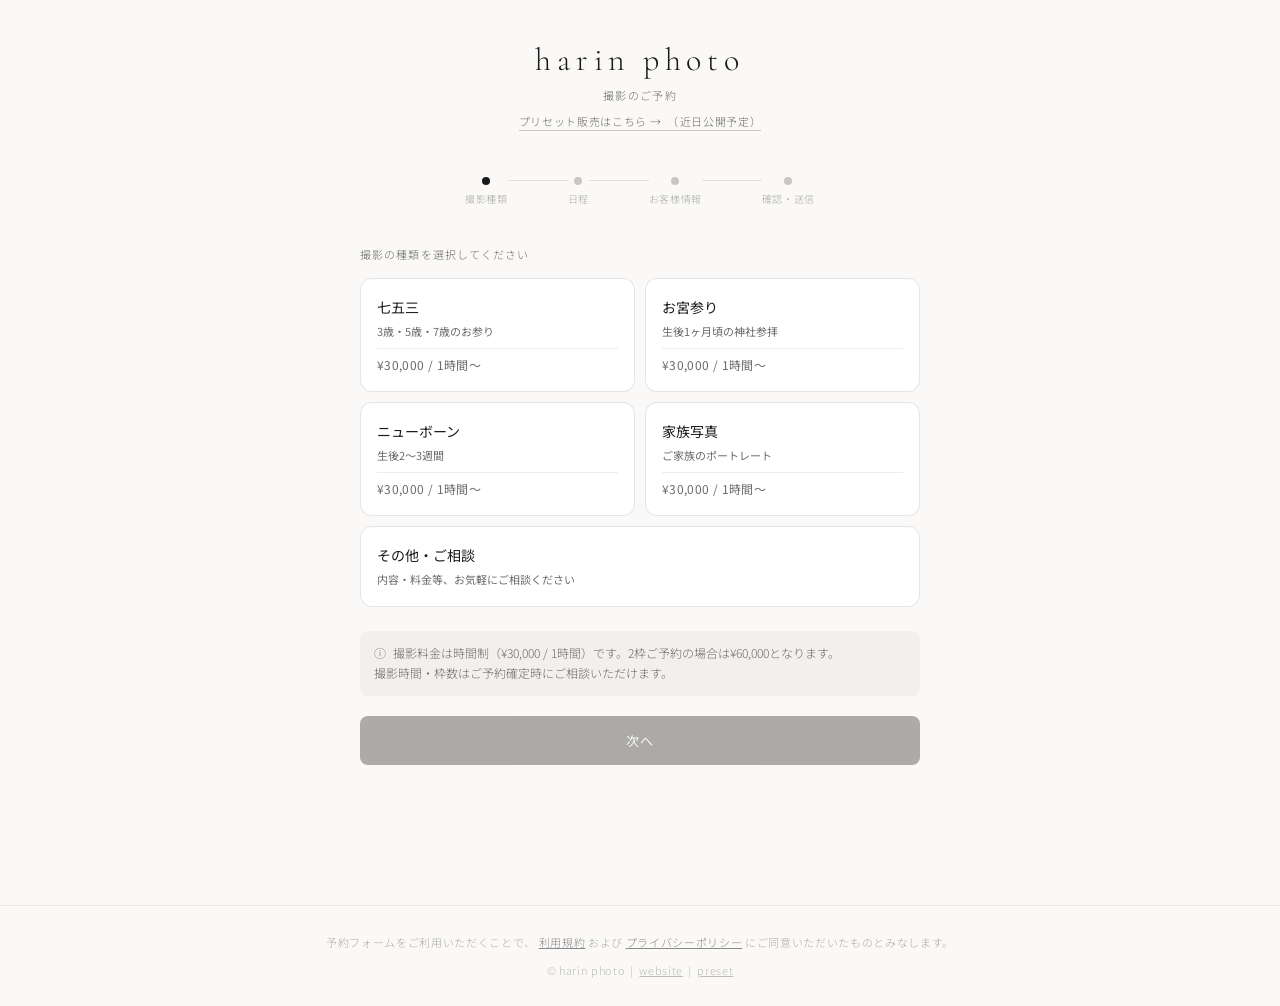
==== commit 4ef68a23: "Update link text to indicate upcoming release" ====
--- a/index.html
+++ b/index.html
@@ -260,29 +260,32 @@
 
     .day-cell.available {
       cursor: pointer;
-      background: white;
-      border-color: var(--border);
+      background: #f0faf4;
+      border-color: #b8e6c8;
     }
 
     .day-cell.available:hover {
-      border-color: var(--border2);
-      background: var(--bg2);
+      background: #d8f3e3;
+      border-color: var(--green);
     }
 
     .day-cell.partial {
       cursor: pointer;
-      background: white;
-      border-color: var(--border);
+      background: #f0faf4;
+      border-color: #b8e6c8;
     }
 
     .day-cell.partial:hover {
-      border-color: var(--border2);
+      background: #d8f3e3;
+      border-color: var(--green);
     }
 
     .day-cell.busy-full {
       color: var(--fg3);
       text-decoration: line-through;
       cursor: not-allowed;
+      background: #fff5f5;
+      border-color: #fdd;
     }
 
     .day-cell.selected {
@@ -295,14 +298,14 @@
 
     .avail-dot {
       position: absolute;
-      bottom: 3px;
-      width: 3px;
-      height: 3px;
+      bottom: 4px;
+      width: 6px;
+      height: 6px;
       border-radius: 50%;
     }
 
     .avail-dot.green { background: var(--green); }
-    .avail-dot.red { background: var(--red); }
+    .avail-dot.red { background: #e88; }
 
     .legend {
       display: flex;
@@ -660,9 +663,9 @@
     <a class="site-logo" href="https://harinphoto.studio.site/">harin photo</a>
     <p class="site-sub">撮影のご予約</p>
     <p style="margin-top:10px; font-size:11px; color:var(--fg3); letter-spacing:0.06em;">
-      <a href="https://hsummer-o.github.io/preset/" target="_blank"
+      <a href="preset.html" target="_blank"
          style="color:var(--fg2); text-decoration:none; border-bottom:1px solid var(--border2); padding-bottom:1px;">
-        プリセット販売はこちら →
+        プリセット販売はこちら →　（近日公開予定）
       </a>
     </p>
   </header>
@@ -958,7 +961,7 @@
       <p class="contact-note">
         お急ぎの場合はインスタグラム（@harin_photo）よりDMください。
       </p>
-      <a href="https://harinphoto.studio.site/" class="btn-secondary" style="display:inline-block;margin-top:24px;text-decoration:none;">ホームに戻る</a>
+      <a href="https://hsummer-o.github.io/booking/" class="btn-secondary" style="display:inline-block;margin-top:24px;text-decoration:none;">ホームに戻る</a>
     </div>
   </div>
 
@@ -969,7 +972,7 @@
 const CONFIG = {
   GAS_URL: 'https://script.google.com/macros/s/AKfycbydwistl8tzrBEPDonM7-WEArqIZVzg2l-3d7Am1svT2v6mmE62N5WvcH08jithXjuV/exec',
   AVAILABLE_HOURS: [9, 10, 11, 13, 14, 15],
-  DURATION_MINUTES: 120,
+  DURATION_MINUTES: 60,
   MAX_DAYS_AHEAD: 120,
 };
 
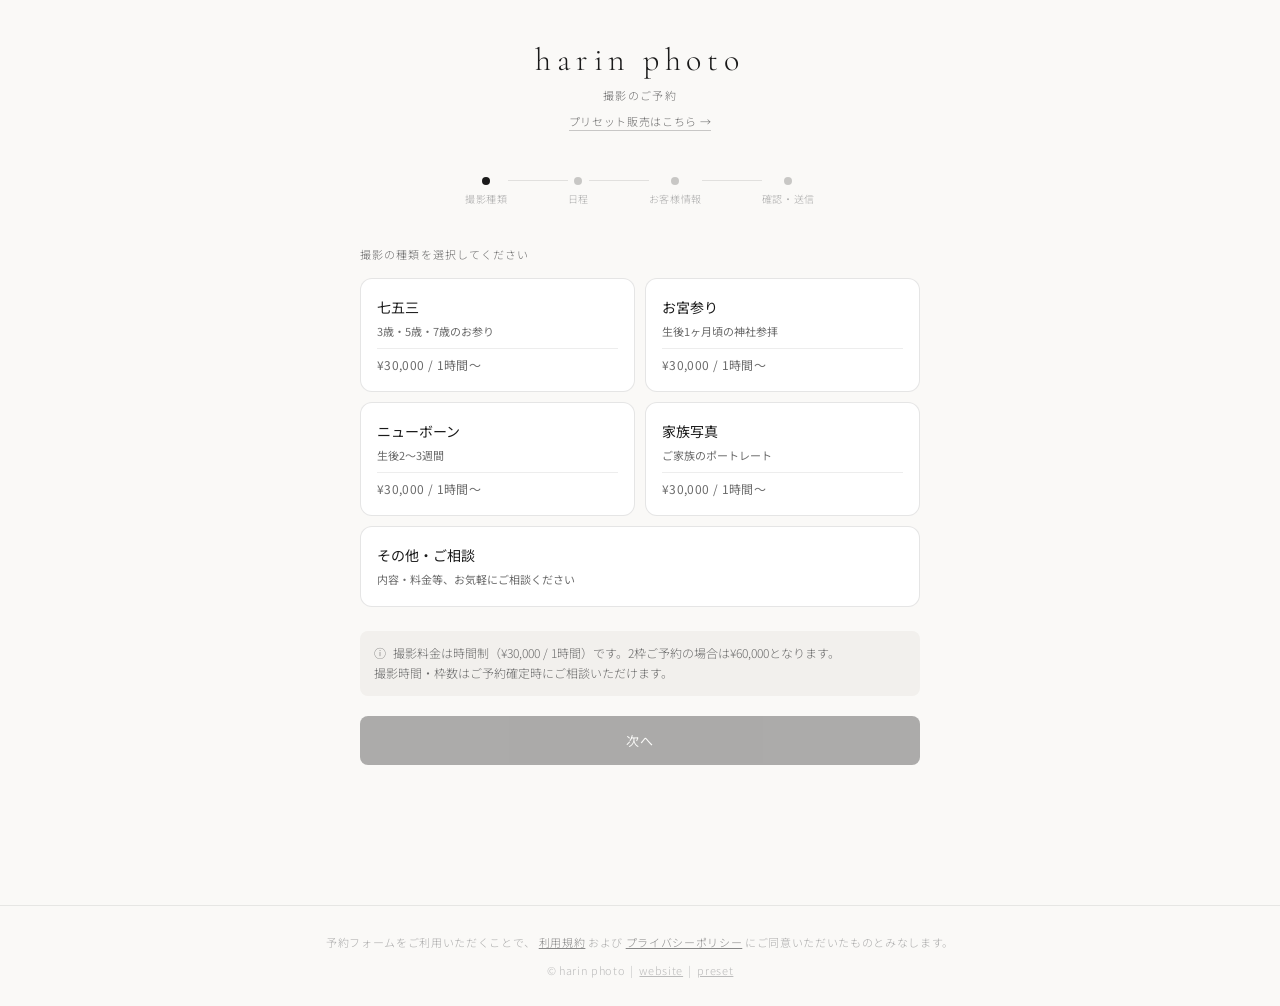
==== commit 7985d3ff: "Add files via upload" ====
--- a/index.html
+++ b/index.html
@@ -665,7 +665,7 @@
     <p style="margin-top:10px; font-size:11px; color:var(--fg3); letter-spacing:0.06em;">
       <a href="preset.html" target="_blank"
          style="color:var(--fg2); text-decoration:none; border-bottom:1px solid var(--border2); padding-bottom:1px;">
-        プリセット販売はこちら →　（近日公開予定）
+        プリセット販売はこちら →
       </a>
     </p>
   </header>
@@ -858,6 +858,18 @@
       </p>
     </div>
 
+    <div class="form-group" id="coupon-group">
+      <label>クーポンコード（任意）</label>
+      <div style="display:flex; gap:8px;">
+        <input type="text" id="f-coupon" placeholder="例：SUMMER0607"
+               style="flex:1; text-transform:uppercase;"
+               oninput="resetCoupon()">
+        <button class="btn-secondary" onclick="applyCoupon()"
+                style="white-space:nowrap; padding:11px 18px;">適用</button>
+      </div>
+      <p id="coupon-msg" style="font-size:12px; margin-top:6px;"></p>
+    </div>
+
     <div class="nav-row">
       <button class="btn-secondary" onclick="goStep(2)">戻る</button>
       <button class="btn-primary" id="btn-3" onclick="tryGoStep4()" disabled style="width:auto;padding:11px 28px;">次へ</button>
@@ -909,8 +921,20 @@
         <span class="summary-label">2枠目</span>
         <span class="summary-value" id="s-second-time"></span>
       </div>
+      <div class="summary-row" id="s-coupon-row" style="display:none">
+        <span class="summary-label">クーポン</span>
+        <span class="summary-value" id="s-coupon"></span>
+      </div>
+      <div class="summary-row" id="s-regular-price-row" style="display:none">
+        <span class="summary-label">通常価格</span>
+        <span class="summary-value" id="s-regular-price" style="color:var(--fg2);text-decoration:line-through;"></span>
+      </div>
+      <div class="summary-row" id="s-discount-row" style="display:none">
+        <span class="summary-label" id="s-discount-label">割引</span>
+        <span class="summary-value" id="s-discount" style="color:var(--red);font-weight:400;"></span>
+      </div>
       <div class="summary-row" id="s-price-row">
-        <span class="summary-label">撮影料金</span>
+        <span class="summary-label" id="s-price-label">撮影料金</span>
         <span class="summary-value" id="s-price">¥30,000（税込）</span>
       </div>
       <div class="summary-row" id="s-note-row" style="display:none">
@@ -974,6 +998,24 @@
   AVAILABLE_HOURS: [9, 10, 11, 13, 14, 15],
   DURATION_MINUTES: 60,
   MAX_DAYS_AHEAD: 120,
+  COUPONS: {
+    'HARIN0701': {
+      label:        '夏のキャンペーン',
+      validFrom:    '2025-07-01',
+      validTo:      '2025-07-31',
+      weekdayPrice: 20000,
+      weekendPrice: 25000,
+      active: true,
+    },
+    'SUMMER0607': {
+      label:        '夏のキャンペーン',
+      validFrom:    '2025-06-07',
+      validTo:      '2025-08-31',
+      weekdayPrice: 20000,
+      weekendPrice: 25000,
+      active: true,
+    },
+  },
 };
 
 const DAYS_JP = ['日','月','火','水','木','金','土'];
@@ -990,6 +1032,9 @@
   selectedTime: null,
   secondTime: null,
   isConsult: false,
+  couponCode:    null,
+  couponApplied: false,
+  appliedPrice:  null,
 };
 
 // ---- Step navigation ----
@@ -1324,13 +1369,50 @@
   const s2price = document.getElementById('s-price-row');
   if (state.secondTime) {
     document.getElementById('s-second-time').textContent = state.secondTime;
-    document.getElementById('s-price').textContent = '¥60,000（税込）';
     if (s2row) s2row.style.display = 'flex';
     if (s2price) s2price.style.display = 'flex';
   } else {
-    document.getElementById('s-price').textContent = '¥30,000（税込）';
     if (s2row) s2row.style.display = 'none';
     if (s2price) s2price.style.display = 'flex';
+  }
+
+  // 料金（クーポン対応）
+  const normalPrice = 30000;
+  const slots       = state.secondTime ? 2 : 1;
+
+  // クーポン行の表示制御
+  const couponRow = document.getElementById('s-coupon-row');
+  if (couponRow) {
+    couponRow.style.display = state.couponApplied ? 'flex' : 'none';
+    document.getElementById('s-coupon').textContent = state.couponCode;
+  }
+
+  if (state.couponApplied && state.appliedPrice != null) {
+    const discountPerSlot = normalPrice - state.appliedPrice;
+    const totalDiscount   = discountPerSlot * slots;
+    const totalNormal     = normalPrice * slots;
+    const totalFinal      = state.appliedPrice * slots;
+    const couponDef       = CONFIG.COUPONS[state.couponCode] || {};
+
+    // 通常価格行
+    document.getElementById('s-regular-price-row').style.display = 'flex';
+    document.getElementById('s-regular-price').textContent = `¥${totalNormal.toLocaleString()}（税込）`;
+
+    // 割引行
+    document.getElementById('s-discount-row').style.display = 'flex';
+    document.getElementById('s-discount-label').textContent = `割引（${couponDef.label || 'キャンペーン'}）`;
+    document.getElementById('s-discount').textContent = `-¥${totalDiscount.toLocaleString()}`;
+
+    // キャンペーン後価格
+    document.getElementById('s-price-label').textContent = 'キャンペーン価格';
+    document.getElementById('s-price').textContent = `¥${totalFinal.toLocaleString()}（税込）`;
+  } else {
+    const total = normalPrice * slots;
+
+    document.getElementById('s-regular-price-row').style.display = 'none';
+    document.getElementById('s-discount-row').style.display = 'none';
+    document.getElementById('s-price-label').textContent = '撮影料金';
+    document.getElementById('s-price').textContent = `¥${total.toLocaleString()}（税込）`;
   }
 }
 
@@ -1357,6 +1439,8 @@
     count: document.getElementById('f-count').value,
     location: getLocation(),
     note: document.getElementById('f-note').value,
+    couponCode:   state.couponCode   || '',
+    appliedPrice: state.appliedPrice || '',
   };
 
   try {
@@ -1382,6 +1466,39 @@
     err.style.display = 'block';
     err.innerHTML = `送信に失敗しました。お手数ですが、時間をおいて再度お試しいただくか、<br>メール（<a href="mailto:harin.photograph@gmail.com" style="color:var(--red);">harin.photograph@gmail.com</a>）までご連絡ください。<br><small style="color:var(--fg3);">このフォームからの送信を引き続きご利用いただけます。</small>`;
   }
+}
+
+// ---- クーポン判定 ----
+function applyCoupon() {
+  const code = document.getElementById('f-coupon').value.trim().toUpperCase();
+  const msg  = document.getElementById('coupon-msg');
+  const def  = CONFIG.COUPONS[code];
+  if (!def || !def.active) {
+    msg.style.color = 'var(--red)';
+    msg.textContent = '※ このコードは無効です';
+    state.couponApplied = false; state.couponCode = null; state.appliedPrice = null;
+    return;
+  }
+  const today = new Date().toISOString().slice(0, 10);
+  if (today < def.validFrom || today > def.validTo) {
+    msg.style.color = 'var(--red)';
+    msg.textContent = '※ このコードの有効期限が切れています';
+    state.couponApplied = false; state.couponCode = null; state.appliedPrice = null;
+    return;
+  }
+  const dow       = new Date(state.selectedDate + 'T00:00:00').getDay();
+  const isWeekend = (dow === 0 || dow === 6);
+  state.appliedPrice  = isWeekend ? def.weekendPrice : def.weekdayPrice;
+  state.couponApplied = true;
+  state.couponCode    = code;
+  msg.style.color = 'var(--green)';
+  msg.textContent = `✓ ${def.label}が適用されました（¥${state.appliedPrice.toLocaleString()} / 1枠）`;
+}
+
+function resetCoupon() {
+  state.couponApplied = false; state.couponCode = null; state.appliedPrice = null;
+  const msg = document.getElementById('coupon-msg');
+  if (msg) msg.textContent = '';
 }
 
 </script>
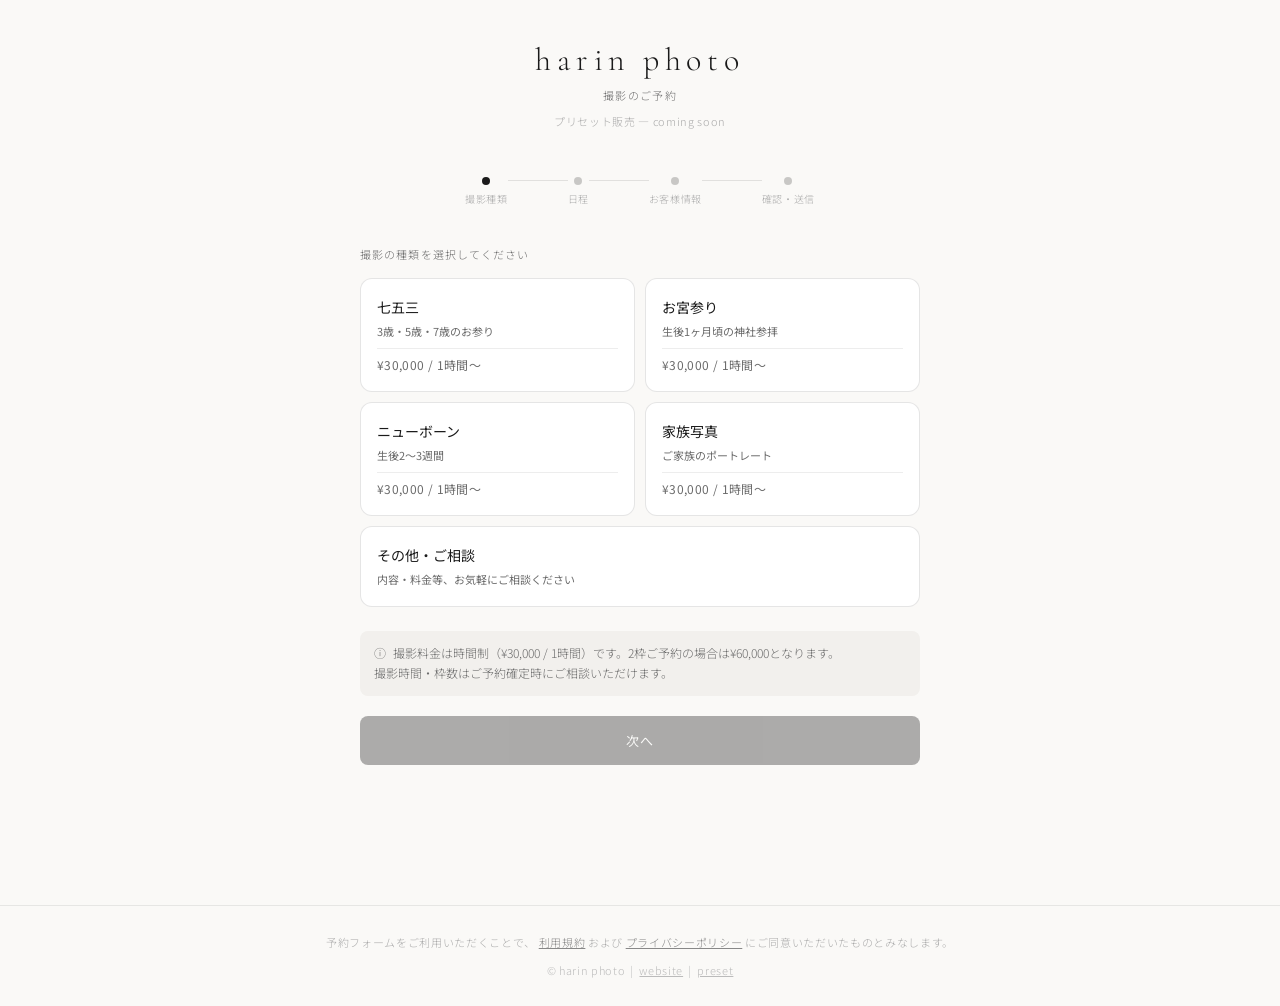
==== commit 5801a560: "Add files via upload" ====
--- a/index.html
+++ b/index.html
@@ -663,10 +663,7 @@
     <a class="site-logo" href="https://harinphoto.studio.site/">harin photo</a>
     <p class="site-sub">撮影のご予約</p>
     <p style="margin-top:10px; font-size:11px; color:var(--fg3); letter-spacing:0.06em;">
-      <a href="preset.html" target="_blank"
-         style="color:var(--fg2); text-decoration:none; border-bottom:1px solid var(--border2); padding-bottom:1px;">
-        プリセット販売はこちら →
-      </a>
+      プリセット販売 — coming soon
     </p>
   </header>
 
@@ -1009,8 +1006,8 @@
     },
     'SUMMER0607': {
       label:        '夏のキャンペーン',
-      validFrom:    '2025-06-07',
-      validTo:      '2025-08-31',
+      validFrom:    '2026-06-12',
+      validTo:      '2026-07-31',
       weekdayPrice: 20000,
       weekendPrice: 25000,
       active: true,
@@ -1479,10 +1476,10 @@
     state.couponApplied = false; state.couponCode = null; state.appliedPrice = null;
     return;
   }
-  const today = new Date().toISOString().slice(0, 10);
-  if (today < def.validFrom || today > def.validTo) {
+  const shootDate = state.selectedDate;
+  if (!shootDate || shootDate < def.validFrom || shootDate > def.validTo) {
     msg.style.color = 'var(--red)';
-    msg.textContent = '※ このコードの有効期限が切れています';
+    msg.textContent = `※ このコードは撮影日が${def.validFrom}〜${def.validTo}の予約が対象です`;
     state.couponApplied = false; state.couponCode = null; state.appliedPrice = null;
     return;
   }
